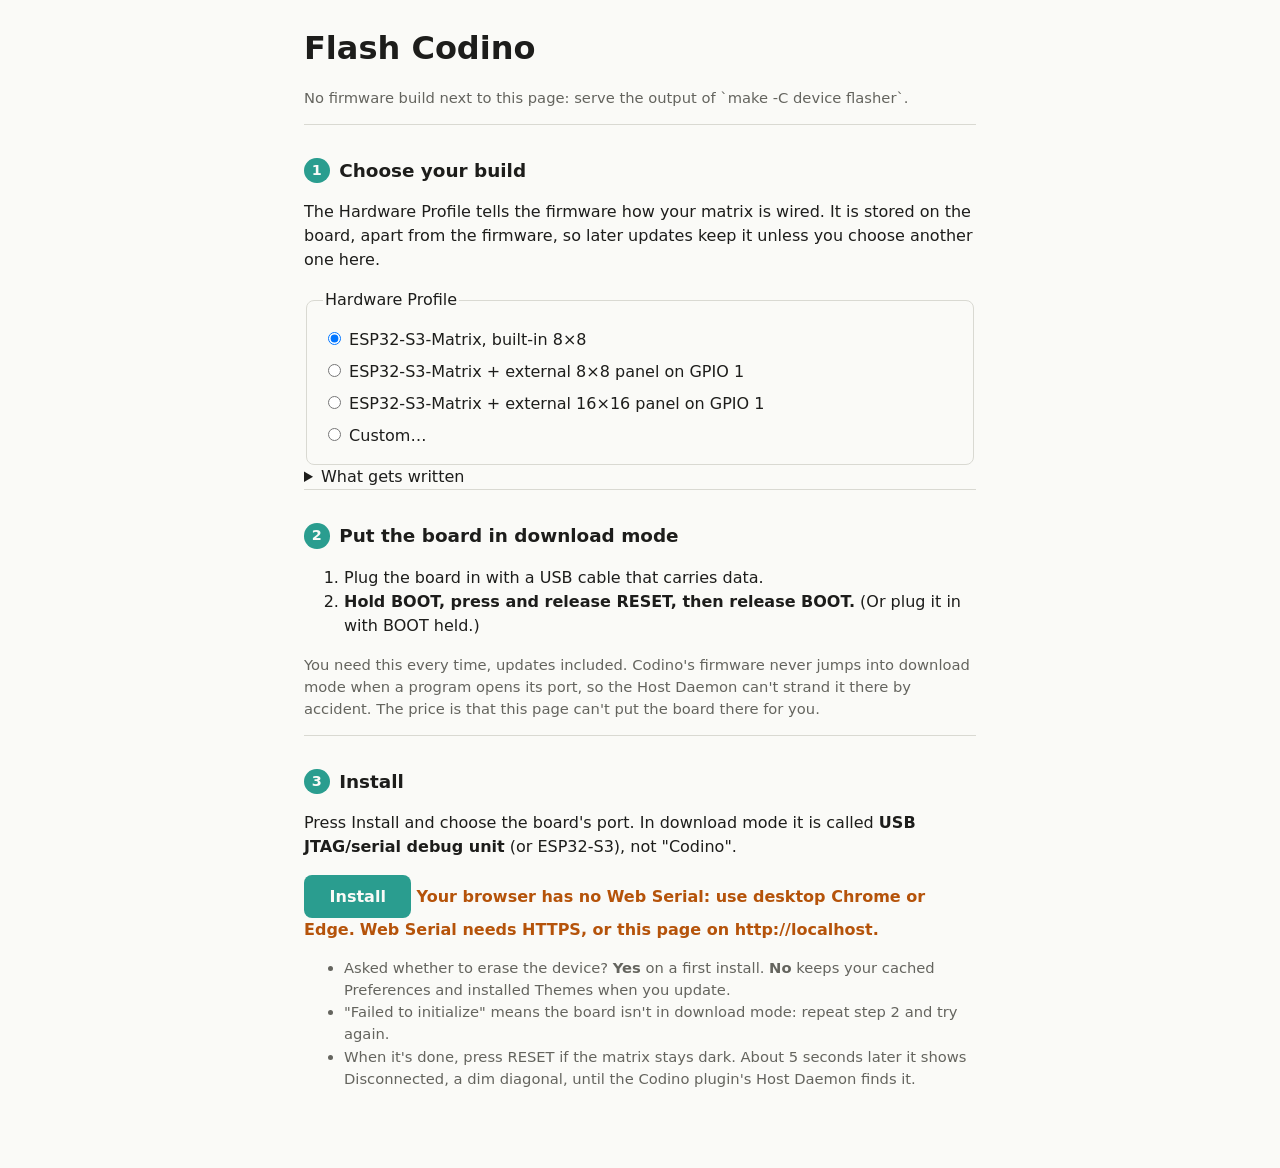
==== device/flasher/index.html @ 4bb9ed12 "Web flasher, Hardware Profile presets, version check (#14) - device/flasher: a static ESP Web Tools " ====
<!doctype html>
<html lang="en">
<head>
<meta charset="utf-8">
<meta name="viewport" content="width=device-width, initial-scale=1">
<title>Codino flasher</title>
<link rel="icon" href="data:,">
<link rel="stylesheet" href="flasher.css">
<!-- ESP Web Tools, vendored by `make -C device flasher` from its pinned npm
     release (device/Makefile): the page needs no CDN. -->
<script type="module" src="vendor/esp-web-tools/install-button.js"></script>
<script type="module" src="flasher.js"></script>
</head>
<body>
<main>
  <header>
    <h1>Flash Codino</h1>
    <p id="build" class="muted">Firmware build: loading…</p>
  </header>

  <p id="browser" class="warning" hidden>
    This page writes to the board over Web Serial, which only desktop Chrome and Edge have.
    Open it in one of them.
  </p>

  <section>
    <h2><span class="step">1</span> Choose your build</h2>
    <p>The Hardware Profile tells the firmware how your matrix is wired. It is stored on the board, apart from the
      firmware, so later updates keep it unless you choose another one here.</p>
    <fieldset id="presets">
      <legend>Hardware Profile</legend>
    </fieldset>

    <form id="custom" hidden>
      <div class="grid">
        <label>Width <input name="width" type="number" min="1" max="255" required></label>
        <label>Height <input name="height" type="number" min="1" max="255" required></label>
        <label>Data pin (GPIO) <select name="data_pin"></select></label>
        <label>Color order
          <select name="color_order">
            <option>RGB</option><option>GRB</option><option>BRG</option>
            <option>RBG</option><option>GBR</option><option>BGR</option>
          </select>
        </label>
        <label>Brightness cap (1–255) <input name="brightness_cap" type="number" min="1" max="255" required></label>
        <label>Current cap (mA) <input name="current_cap_ma" type="number" min="1" max="65535" required></label>
      </div>
      <label class="check"><input name="serpentine" type="checkbox"> Serpentine (zig-zag) wiring: every other row runs backwards</label>
      <label class="check"><input name="button" type="checkbox"> A button to Acknowledge</label>
      <label class="check"><input name="imu" type="checkbox"> An IMU (QMI8658)</label>
      <p class="muted">The current cap is what the matrix may draw. On a 500 mA USB port, leave about 100 mA for the
        board and 1 mA for every LED that stays dark, e.g. a built-in matrix you don't use.</p>
    </form>
    <ul id="problems" class="error" hidden></ul>
    <details>
      <summary>What gets written</summary>
      <p>This line, at <code>0x210000</code> (the <code>hwprofile</code> partition):</p>
      <pre id="line"></pre>
    </details>
  </section>

  <section>
    <h2><span class="step">2</span> Put the board in download mode</h2>
    <ol>
      <li>Plug the board in with a USB cable that carries data.</li>
      <li><strong>Hold BOOT, press and release RESET, then release BOOT.</strong> (Or plug it in with BOOT held.)</li>
    </ol>
    <p class="muted">You need this every time, updates included. Codino's firmware never jumps into download mode
      when a program opens its port, so the Host Daemon can't strand it there by accident. The price is that this
      page can't put the board there for you.</p>
  </section>

  <section>
    <h2><span class="step">3</span> Install</h2>
    <p>Press Install and choose the board's port. In download mode it is called
      <strong>USB JTAG/serial debug unit</strong> (or ESP32-S3), not "Codino".</p>
    <esp-web-install-button id="install">
      <button slot="activate" id="activate">Install</button>
      <span slot="unsupported" class="warning">Your browser has no Web Serial: use desktop Chrome or Edge.</span>
      <span slot="not-allowed" class="warning">Web Serial needs HTTPS, or this page on http://localhost.</span>
    </esp-web-install-button>
    <ul class="muted">
      <li>Asked whether to erase the device? <strong>Yes</strong> on a first install. <strong>No</strong> keeps your
        cached Preferences and installed Themes when you update.</li>
      <li>"Failed to initialize" means the board isn't in download mode: repeat step 2 and try again.</li>
      <li>When it's done, press RESET if the matrix stays dark. About 5 seconds later it shows Disconnected, a dim
        diagonal, until the Codino plugin's Host Daemon finds it.</li>
    </ul>
  </section>
</main>
</body>
</html>
---- device/flasher/flasher.css ----
:root {
  color-scheme: light dark;
  --bg: #fafaf7;
  --fg: #1d1d1b;
  --muted: #64645e;
  --line: #d9d9d2;
  --accent: #2a9d8f;
  --warn: #b5530a;
  --error: #b42318;
  --code: #efefe9;
}
@media (prefers-color-scheme: dark) {
  :root {
    --bg: #161614;
    --fg: #ececE6;
    --muted: #a3a39b;
    --line: #34342f;
    --accent: #5cc8b8;
    --warn: #f0a050;
    --error: #ff8a80;
    --code: #24241f;
  }
}
* { box-sizing: border-box; }
body {
  margin: 0;
  background: var(--bg);
  color: var(--fg);
  font: 16px/1.5 system-ui, sans-serif;
}
main { max-width: 44rem; margin: 0 auto; padding: 1.5rem 1rem 4rem; }
h1 { margin: 0; }
h2 { font-size: 1.15rem; margin-top: 2rem; display: flex; gap: .6rem; align-items: center; }
section { border-top: 1px solid var(--line); }
.step {
  display: inline-grid; place-items: center; width: 1.6rem; height: 1.6rem;
  border-radius: 50%; background: var(--accent); color: var(--bg); font-size: .9rem;
}
.muted { color: var(--muted); font-size: .92rem; }
.warning { color: var(--warn); font-weight: 600; }
.error { color: var(--error); }
fieldset { border: 1px solid var(--line); border-radius: 8px; padding: .5rem 1rem 1rem; }
label.check { display: block; margin-top: .5rem; }
.grid { display: grid; grid-template-columns: repeat(auto-fit, minmax(12rem, 1fr)); gap: .75rem; margin-top: 1rem; }
.grid label { display: flex; flex-direction: column; font-size: .92rem; }
input, select, button { font: inherit; }
input[type=number], select { padding: .3rem .4rem; border: 1px solid var(--line); border-radius: 6px; background: var(--bg); color: var(--fg); }
button {
  padding: .6rem 1.6rem; border: 0; border-radius: 8px; cursor: pointer;
  background: var(--accent); color: var(--bg); font-weight: 600;
}
button:disabled { opacity: .4; cursor: not-allowed; }
pre, code { background: var(--code); border-radius: 4px; }
pre { padding: .6rem; overflow-x: auto; font-size: .85rem; }
code { padding: 0 .2rem; }
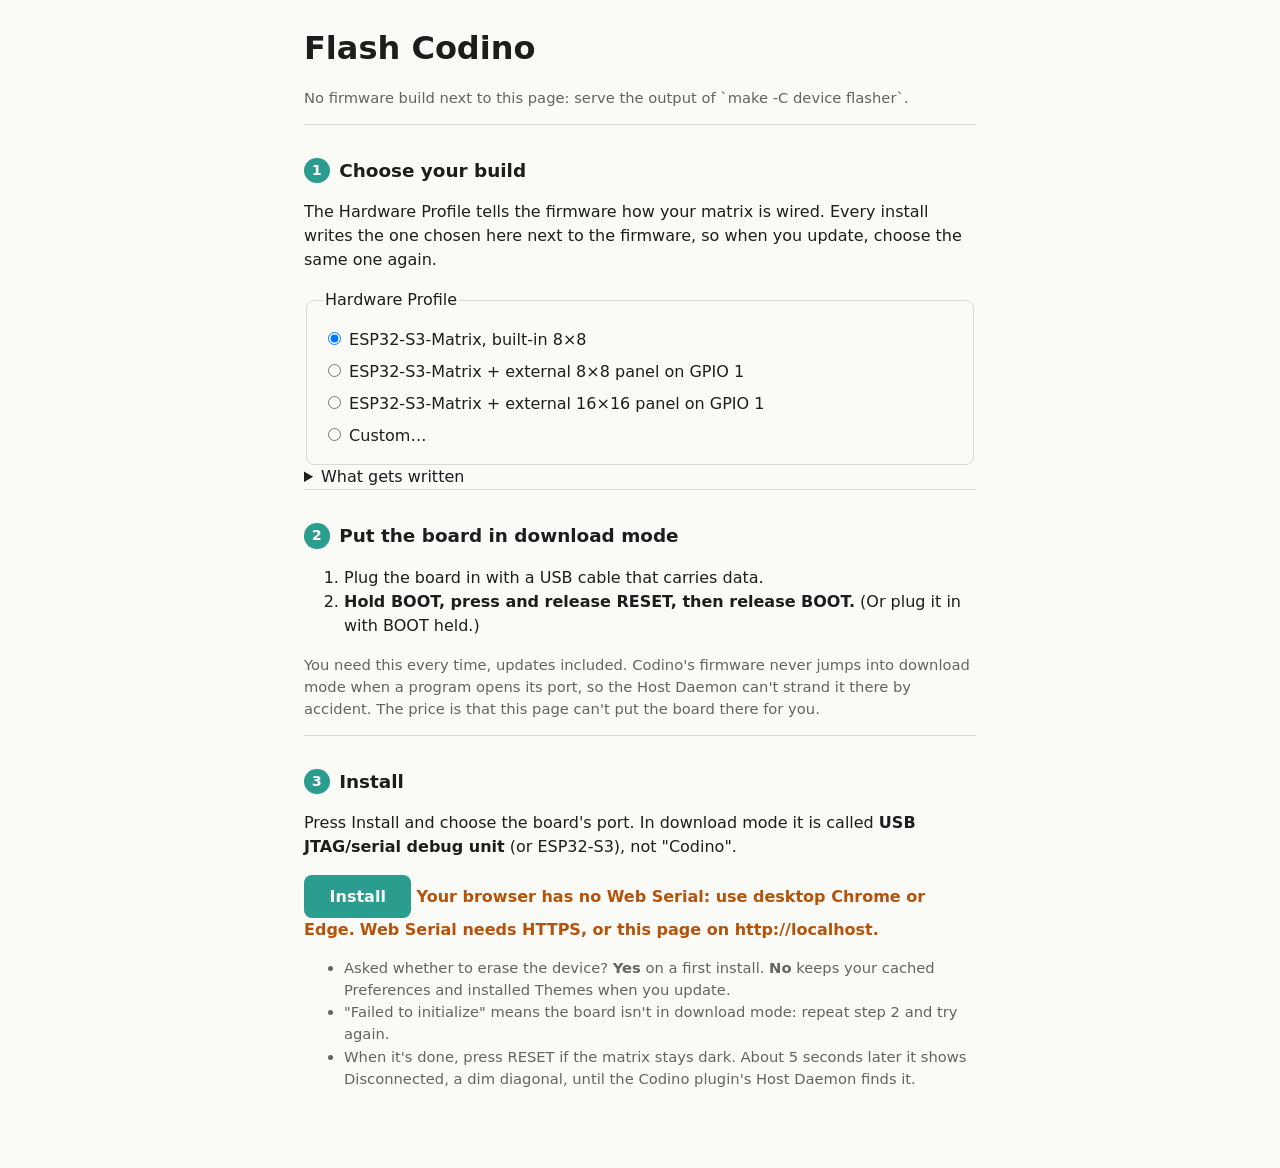
==== commit 0a4f011b: "Address code review of #14 - The Device sends no acknowledge while it shows update me, as the spec  " ====
--- a/device/flasher/index.html
+++ b/device/flasher/index.html
@@ -25,8 +25,8 @@
 
   <section>
     <h2><span class="step">1</span> Choose your build</h2>
-    <p>The Hardware Profile tells the firmware how your matrix is wired. It is stored on the board, apart from the
-      firmware, so later updates keep it unless you choose another one here.</p>
+    <p>The Hardware Profile tells the firmware how your matrix is wired. Every install writes the one chosen here
+      next to the firmware, so when you update, choose the same one again.</p>
     <fieldset id="presets">
       <legend>Hardware Profile</legend>
     </fieldset>
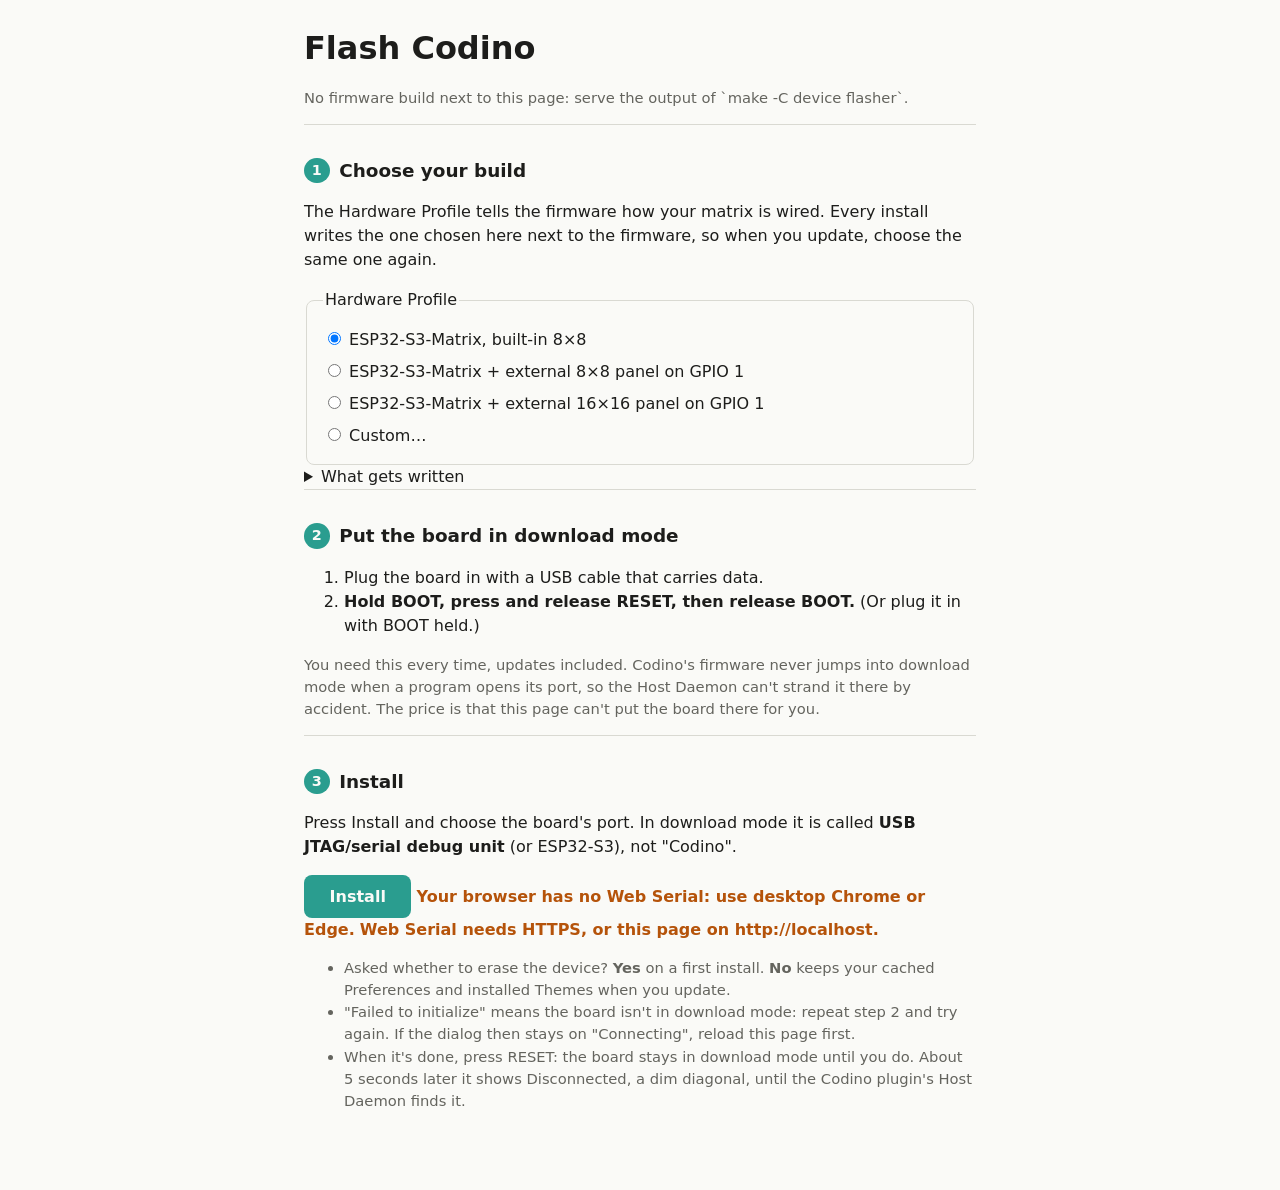
==== commit d204f472: "Web flasher published; board checks of #14 devicelink.FlasherURL now points at https://codino-labs.g" ====
--- a/device/flasher/index.html
+++ b/device/flasher/index.html
@@ -82,9 +82,10 @@
     <ul class="muted">
       <li>Asked whether to erase the device? <strong>Yes</strong> on a first install. <strong>No</strong> keeps your
         cached Preferences and installed Themes when you update.</li>
-      <li>"Failed to initialize" means the board isn't in download mode: repeat step 2 and try again.</li>
-      <li>When it's done, press RESET if the matrix stays dark. About 5 seconds later it shows Disconnected, a dim
-        diagonal, until the Codino plugin's Host Daemon finds it.</li>
+      <li>"Failed to initialize" means the board isn't in download mode: repeat step 2 and try again. If the
+        dialog then stays on "Connecting", reload this page first.</li>
+      <li>When it's done, press RESET: the board stays in download mode until you do. About 5 seconds later it
+        shows Disconnected, a dim diagonal, until the Codino plugin's Host Daemon finds it.</li>
     </ul>
   </section>
 </main>
